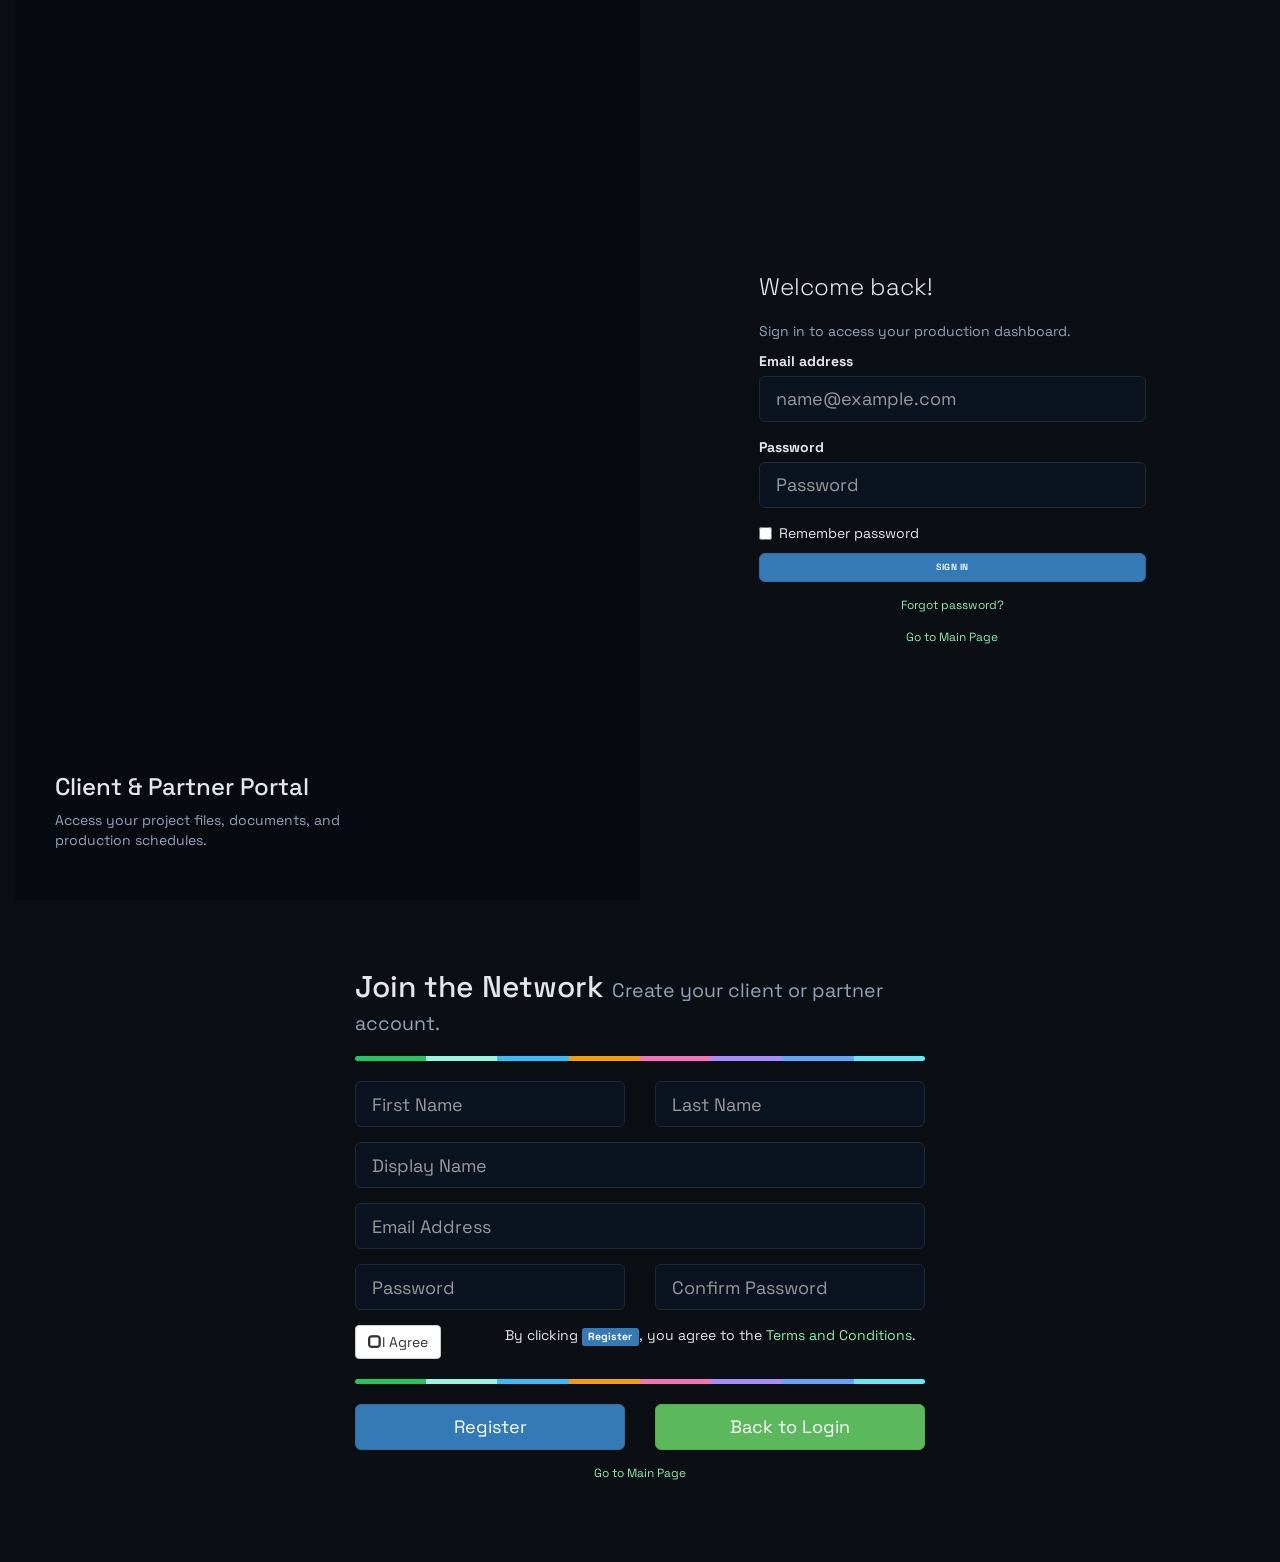
==== login.html @ 3bbcec8f "initial commit" ====
<!DOCTYPE html>
<html lang="en">
<head>
<meta charset="UTF-8">
<meta name="viewport" content="width=device-width, initial-scale=1">
<title>Production Portal</title>
<link rel="preconnect" href="https://fonts.googleapis.com">
<link rel="preconnect" href="https://fonts.gstatic.com" crossorigin>
<link href="https://fonts.googleapis.com/css2?family=Space+Grotesk:wght@400;500;600;700&display=swap" rel="stylesheet">
<link href="https://netdna.bootstrapcdn.com/bootstrap/3.1.0/css/bootstrap.min.css" rel="stylesheet" id="bootstrap-css">
<link href="css/style.css" rel="stylesheet">
</head>
<body>

<div class="container-fluid">
  <div class="row no-gutter">
    <div class="hidden-xs hidden-sm col-md-4 col-lg-6 bg-image">
      <div class="image-caption">
        <h3>Client & Partner Portal</h3>
        <p class="text-muted">Access your project files, documents, and production schedules.</p>
      </div>
    </div>
    <div class="col-md-8 col-lg-6">
      <div class="login" id="login">
        <div class="container">
          <div class="row">
            <div class="col-md-9 col-lg-8 col-md-offset-1 col-lg-offset-2">
              <h3 class="login-heading">Welcome back!</h3>
              <p class="text-muted">Sign in to access your production dashboard.</p>

              <form>
                <div class="form-group">
                  <label for="loginEmail">Email address</label>
                  <input type="email" class="form-control input-lg" id="loginEmail" placeholder="name@example.com" required>
                </div>
                <div class="form-group">
                  <label for="loginPassword">Password</label>
                  <input type="password" class="form-control input-lg" id="loginPassword" placeholder="Password" required>
                </div>

                <div class="checkbox">
                  <label>
                    <input type="checkbox" id="rememberPasswordCheck"> Remember password
                  </label>
                </div>

                <button class="btn btn-lg btn-primary btn-login btn-block" type="submit">Sign in</button>
                <div class="text-center" style="margin-top: 12px;">
                  <a class="small" href="#">Forgot password?</a>
                </div>
                <div class="text-center" style="margin-top: 12px;">
                  <a class="small" href="index.html">Go to Main Page</a>
                </div>
              </form>
            </div>
          </div>
        </div>
      </div>
    </div>
  </div>
</div>

<div class="container register-section" id="register">
  <div class="row">
    <div class="col-xs-12 col-sm-8 col-md-6 col-sm-offset-2 col-md-offset-3">
      <form role="form">
        <h2>Join the Network <small class="text-muted">Create your client or partner account.</small></h2>
        <hr class="colorgraph">
        <div class="row">
          <div class="col-xs-12 col-sm-6 col-md-6">
            <div class="form-group">
              <input type="text" name="first_name" id="first_name" class="form-control input-lg" placeholder="First Name" tabindex="1">
            </div>
          </div>
          <div class="col-xs-12 col-sm-6 col-md-6">
            <div class="form-group">
              <input type="text" name="last_name" id="last_name" class="form-control input-lg" placeholder="Last Name" tabindex="2">
            </div>
          </div>
        </div>
        <div class="form-group">
          <input type="text" name="display_name" id="display_name" class="form-control input-lg" placeholder="Display Name" tabindex="3">
        </div>
        <div class="form-group">
          <input type="email" name="email" id="email" class="form-control input-lg" placeholder="Email Address" tabindex="4">
        </div>
        <div class="row">
          <div class="col-xs-12 col-sm-6 col-md-6">
            <div class="form-group">
              <input type="password" name="password" id="password" class="form-control input-lg" placeholder="Password" tabindex="5">
            </div>
          </div>
          <div class="col-xs-12 col-sm-6 col-md-6">
            <div class="form-group">
              <input type="password" name="password_confirmation" id="password_confirmation" class="form-control input-lg" placeholder="Confirm Password" tabindex="6">
            </div>
          </div>
        </div>
        <div class="row">
          <div class="col-xs-4 col-sm-3 col-md-3">
            <span class="button-checkbox">
              <button type="button" class="btn btn-default" data-color="primary" tabindex="7">I Agree</button>
              <input type="checkbox" name="t_and_c" id="t_and_c" class="hidden" value="1">
            </span>
          </div>
          <div class="col-xs-8 col-sm-9 col-md-9">
            By clicking <strong class="label label-primary">Register</strong>, you agree to the
            <a href="#" data-toggle="modal" data-target="#t_and_c_m">Terms and Conditions</a>.
          </div>
        </div>

        <hr class="colorgraph">
        <div class="row">
          <div class="col-xs-12 col-md-6">
            <input type="submit" value="Register" class="btn btn-primary btn-block btn-lg" tabindex="8">
          </div>
          <div class="col-xs-12 col-md-6">
            <a href="#login" class="btn btn-success btn-block btn-lg">Back to Login</a>
          </div>
        </div>
        <div class="text-center" style="margin-top: 12px;">
          <a class="small" href="index.html">Go to Main Page</a>
        </div>
      </form>
    </div>
  </div>

  <div class="modal fade" id="t_and_c_m" tabindex="-1" role="dialog" aria-labelledby="termsLabel" aria-hidden="true">
    <div class="modal-dialog modal-lg">
      <div class="modal-content">
        <div class="modal-header">
          <button type="button" class="close" data-dismiss="modal" aria-hidden="true">x</button>
          <h4 class="modal-title" id="termsLabel">Terms & Conditions</h4>
        </div>
        <div class="modal-body">
          <p>Use this portal to access sensitive project files and schedules.</p>
          <p>Keep your account details safe and respect NDAs.</p>
          <p>Do not share passwords and always log out after using public devices.</p>
          <p>By registering, you agree to our confidentiality and usage policies.</p>
        </div>
        <div class="modal-footer">
          <button type="button" class="btn btn-primary" data-dismiss="modal">I Agree</button>
        </div>
      </div>
    </div>
  </div>
</div>

<script src="https://code.jquery.com/jquery-1.11.1.min.js"></script>
<script src="https://netdna.bootstrapcdn.com/bootstrap/3.1.0/js/bootstrap.min.js"></script>
<script src="js/script.js"></script>
</body>
</html>
---- css/style.css ----
body {
  font-family: "Space Grotesk", "Segoe UI", sans-serif;
  background: #0b0f14;
  color: #e5e7eb;
}

a {
  color: #86efac;
}

a:hover,
a:focus {
  color: #4ade80;
}

.text-muted {
  color: #94a3b8 !important;
}

.content-header {
  background: #0f172a;
  border-bottom: 1px solid #1f2937;
}

.content-footer {
  border-top: 1px solid #1f2937;
}

.content-card {
  background: #0f172a;
  border: 1px solid #1f2937;
  color: #e5e7eb;
}

.content-card .card-text {
  color: #cbd5f5;
}

.content-badge {
  background: #111827;
  border: 1px solid #1f2937;
  color: #e5e7eb;
}

.no-gutter {
  margin-left: 0;
  margin-right: 0;
}

.no-gutter > [class*="col-"] {
  padding-left: 0;
  padding-right: 0;
}

.login {
  min-height: 100vh;
  display: flex;
  align-items: center;
  padding: 60px 0;
}

.bg-image {
  background-image: url("https://source.unsplash.com/WEQbe2jBg40/900x1200");
  background-size: cover;
  background-position: center;
  min-height: 100vh;
  position: relative;
}

.bg-image:after {
  content: "";
  position: absolute;
  top: 0;
  right: 0;
  bottom: 0;
  left: 0;
  background: rgba(5, 8, 14, 0.6);
}

.bg-image .image-caption {
  position: absolute;
  z-index: 1;
  left: 40px;
  bottom: 40px;
  max-width: 300px;
}

.login-heading {
  font-weight: 300;
  margin-bottom: 20px;
}

.form-control {
  background: #0b1220;
  border-color: #1f2937;
  color: #e5e7eb;
  box-shadow: none;
}

.form-control:focus {
  border-color: #22c55e;
  box-shadow: none;
}

.btn-login {
  font-size: 0.9rem;
  letter-spacing: 0.05rem;
  padding: 0.75rem 1rem;
  text-transform: uppercase;
  font-weight: 600;
}

.register-section {
  padding: 50px 0 80px;
}

.modal-content {
  background: #0b1220;
  color: #e5e7eb;
  border-color: #1f2937;
}

.modal-header,
.modal-footer {
  border-color: #1f2937;
}

.colorgraph {
  height: 5px;
  border-top: 0;
  border-radius: 5px;
  background-image: linear-gradient(to right, #22c55e, #22c55e 12.5%, #99f6e4 12.5%, #99f6e4 25%, #38bdf8 25%, #38bdf8 37.5%, #f59e0b 37.5%, #f59e0b 50%, #f472b6 50%, #f472b6 62.5%, #a78bfa 62.5%, #a78bfa 75%, #60a5fa 75%, #60a5fa 87.5%, #67e8f9 87.5%, #67e8f9);
}
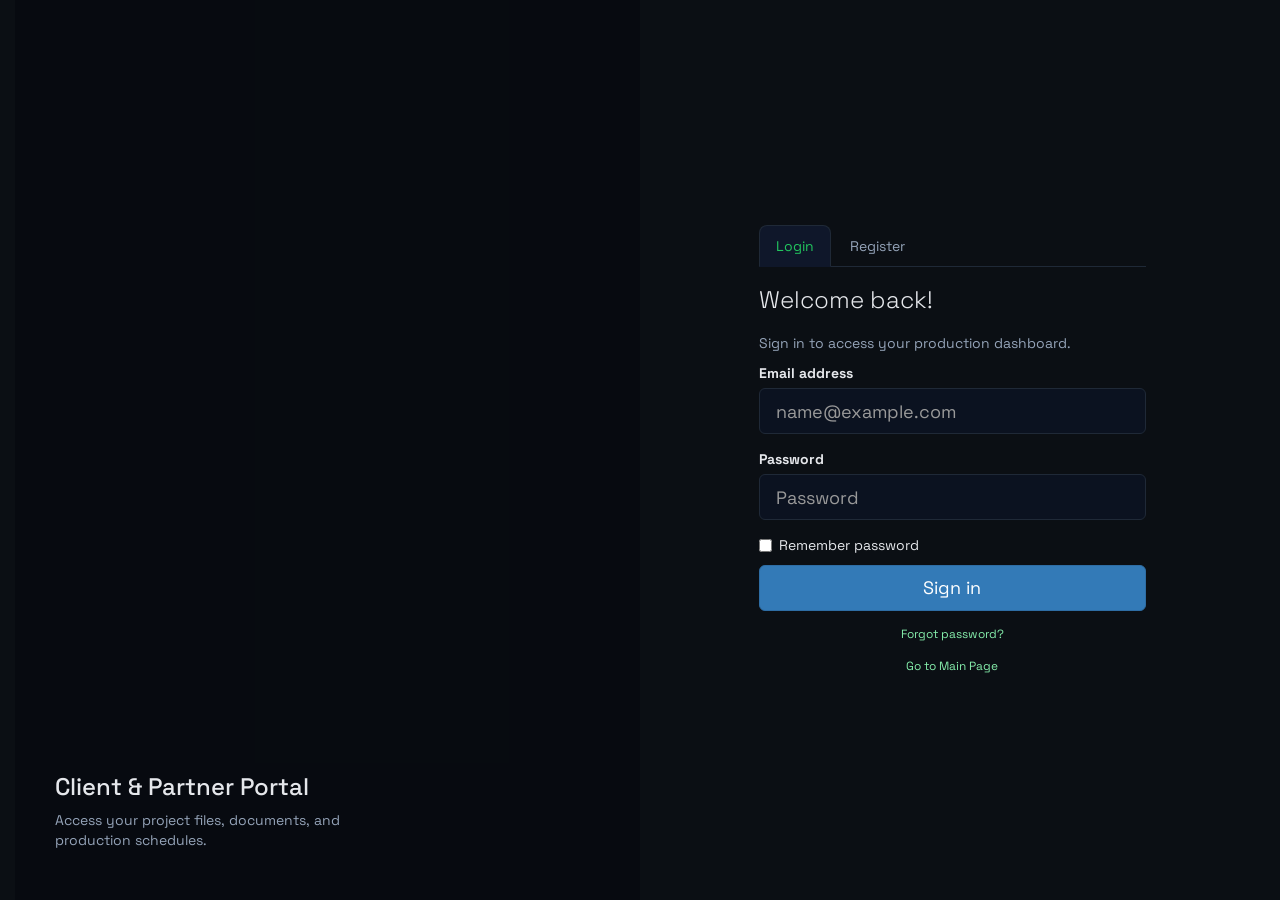
==== commit 4c56e868: "redirect page" ====
--- a/login.html
+++ b/login.html
@@ -12,7 +12,7 @@
 </head>
 <body>
 
-<div class="container-fluid">
+<div class="container-fluid" id="authSplit">
   <div class="row no-gutter">
     <div class="hidden-xs hidden-sm col-md-4 col-lg-6 bg-image">
       <div class="image-caption">
@@ -25,33 +25,95 @@
         <div class="container">
           <div class="row">
             <div class="col-md-9 col-lg-8 col-md-offset-1 col-lg-offset-2">
-              <h3 class="login-heading">Welcome back!</h3>
-              <p class="text-muted">Sign in to access your production dashboard.</p>
+              <ul class="nav nav-tabs auth-tabs">
+                <li class="active"><a href="#login" data-auth-tab="login">Login</a></li>
+                <li><a href="#register" data-auth-tab="register">Register</a></li>
+              </ul>
+              <div id="loginPane" class="auth-pane">
+                <h3 class="login-heading">Welcome back!</h3>
+                <p class="text-muted">Sign in to access your production dashboard.</p>
 
-              <form>
-                <div class="form-group">
-                  <label for="loginEmail">Email address</label>
-                  <input type="email" class="form-control input-lg" id="loginEmail" placeholder="name@example.com" required>
-                </div>
-                <div class="form-group">
-                  <label for="loginPassword">Password</label>
-                  <input type="password" class="form-control input-lg" id="loginPassword" placeholder="Password" required>
-                </div>
+                <form id="loginForm" action="index.html?auth=1">
+                  <div class="form-group">
+                    <label for="loginEmail">Email address</label>
+                    <input type="email" class="form-control input-lg" id="loginEmail" placeholder="name@example.com" required>
+                  </div>
+                  <div class="form-group">
+                    <label for="loginPassword">Password</label>
+                    <input type="password" class="form-control input-lg" id="loginPassword" placeholder="Password" required>
+                  </div>
 
-                <div class="checkbox">
-                  <label>
-                    <input type="checkbox" id="rememberPasswordCheck"> Remember password
-                  </label>
-                </div>
+                  <div class="checkbox">
+                    <label>
+                      <input type="checkbox" id="rememberPasswordCheck"> Remember password
+                    </label>
+                  </div>
 
-                <button class="btn btn-lg btn-primary btn-login btn-block" type="submit">Sign in</button>
-                <div class="text-center" style="margin-top: 12px;">
-                  <a class="small" href="#">Forgot password?</a>
-                </div>
-                <div class="text-center" style="margin-top: 12px;">
-                  <a class="small" href="index.html">Go to Main Page</a>
-                </div>
-              </form>
+                  <button class="btn btn-primary btn-block btn-lg auth-action-btn" type="submit">Sign in</button>
+                  <div class="text-center" style="margin-top: 12px;">
+                    <a class="small" href="#">Forgot password?</a>
+                  </div>
+                  <div class="text-center" style="margin-top: 12px;">
+                    <a class="small" href="index.html?auth=1">Go to Main Page</a>
+                  </div>
+                </form>
+              </div>
+
+              <div id="registerPane" class="auth-pane" style="display: none;">
+                <h3 class="login-heading">Join the Network</h3>
+                <p class="text-muted">Create your client or partner account.</p>
+                <form id="registerForm" role="form" action="login.html#login">
+                  <hr class="colorgraph">
+                  <div class="row">
+                    <div class="col-xs-12 col-sm-6 col-md-6">
+                      <div class="form-group">
+                        <input type="text" name="first_name" id="first_name" class="form-control input-lg" placeholder="First Name" tabindex="1">
+                      </div>
+                    </div>
+                    <div class="col-xs-12 col-sm-6 col-md-6">
+                      <div class="form-group">
+                        <input type="text" name="last_name" id="last_name" class="form-control input-lg" placeholder="Last Name" tabindex="2">
+                      </div>
+                    </div>
+                  </div>
+                  <div class="form-group">
+                    <input type="text" name="display_name" id="display_name" class="form-control input-lg" placeholder="Display Name" tabindex="3">
+                  </div>
+                  <div class="form-group">
+                    <input type="email" name="email" id="email" class="form-control input-lg" placeholder="Email Address" tabindex="4">
+                  </div>
+                  <div class="row">
+                    <div class="col-xs-12 col-sm-6 col-md-6">
+                      <div class="form-group">
+                        <input type="password" name="password" id="password" class="form-control input-lg" placeholder="Password" tabindex="5">
+                      </div>
+                    </div>
+                    <div class="col-xs-12 col-sm-6 col-md-6">
+                      <div class="form-group">
+                        <input type="password" name="password_confirmation" id="password_confirmation" class="form-control input-lg" placeholder="Confirm Password" tabindex="6">
+                      </div>
+                    </div>
+                  </div>
+                  <div class="row terms-row">
+                    <div class="col-xs-12">
+                      <label for="t_and_c" class="terms-check">
+                        <input type="checkbox" name="t_and_c" id="t_and_c" value="1" tabindex="7">
+                        I agree to the <a href="#" data-toggle="modal" data-target="#t_and_c_m">Terms and Conditions</a>.
+                      </label>
+                    </div>
+                  </div>
+
+                  <hr class="colorgraph">
+                  <div class="row">
+                    <div class="col-xs-12">
+                      <input type="submit" value="Register" class="btn btn-primary btn-block btn-lg auth-action-btn" tabindex="8">
+                    </div>
+                  </div>
+                  <div class="text-center" style="margin-top: 12px;">
+                    <a class="small" href="index.html?auth=1">Go to Main Page</a>
+                  </div>
+                </form>
+              </div>
             </div>
           </div>
         </div>
@@ -60,87 +122,21 @@
   </div>
 </div>
 
-<div class="container register-section" id="register">
-  <div class="row">
-    <div class="col-xs-12 col-sm-8 col-md-6 col-sm-offset-2 col-md-offset-3">
-      <form role="form">
-        <h2>Join the Network <small class="text-muted">Create your client or partner account.</small></h2>
-        <hr class="colorgraph">
-        <div class="row">
-          <div class="col-xs-12 col-sm-6 col-md-6">
-            <div class="form-group">
-              <input type="text" name="first_name" id="first_name" class="form-control input-lg" placeholder="First Name" tabindex="1">
-            </div>
-          </div>
-          <div class="col-xs-12 col-sm-6 col-md-6">
-            <div class="form-group">
-              <input type="text" name="last_name" id="last_name" class="form-control input-lg" placeholder="Last Name" tabindex="2">
-            </div>
-          </div>
-        </div>
-        <div class="form-group">
-          <input type="text" name="display_name" id="display_name" class="form-control input-lg" placeholder="Display Name" tabindex="3">
-        </div>
-        <div class="form-group">
-          <input type="email" name="email" id="email" class="form-control input-lg" placeholder="Email Address" tabindex="4">
-        </div>
-        <div class="row">
-          <div class="col-xs-12 col-sm-6 col-md-6">
-            <div class="form-group">
-              <input type="password" name="password" id="password" class="form-control input-lg" placeholder="Password" tabindex="5">
-            </div>
-          </div>
-          <div class="col-xs-12 col-sm-6 col-md-6">
-            <div class="form-group">
-              <input type="password" name="password_confirmation" id="password_confirmation" class="form-control input-lg" placeholder="Confirm Password" tabindex="6">
-            </div>
-          </div>
-        </div>
-        <div class="row">
-          <div class="col-xs-4 col-sm-3 col-md-3">
-            <span class="button-checkbox">
-              <button type="button" class="btn btn-default" data-color="primary" tabindex="7">I Agree</button>
-              <input type="checkbox" name="t_and_c" id="t_and_c" class="hidden" value="1">
-            </span>
-          </div>
-          <div class="col-xs-8 col-sm-9 col-md-9">
-            By clicking <strong class="label label-primary">Register</strong>, you agree to the
-            <a href="#" data-toggle="modal" data-target="#t_and_c_m">Terms and Conditions</a>.
-          </div>
-        </div>
-
-        <hr class="colorgraph">
-        <div class="row">
-          <div class="col-xs-12 col-md-6">
-            <input type="submit" value="Register" class="btn btn-primary btn-block btn-lg" tabindex="8">
-          </div>
-          <div class="col-xs-12 col-md-6">
-            <a href="#login" class="btn btn-success btn-block btn-lg">Back to Login</a>
-          </div>
-        </div>
-        <div class="text-center" style="margin-top: 12px;">
-          <a class="small" href="index.html">Go to Main Page</a>
-        </div>
-      </form>
-    </div>
-  </div>
-
-  <div class="modal fade" id="t_and_c_m" tabindex="-1" role="dialog" aria-labelledby="termsLabel" aria-hidden="true">
-    <div class="modal-dialog modal-lg">
-      <div class="modal-content">
-        <div class="modal-header">
-          <button type="button" class="close" data-dismiss="modal" aria-hidden="true">x</button>
-          <h4 class="modal-title" id="termsLabel">Terms & Conditions</h4>
-        </div>
-        <div class="modal-body">
-          <p>Use this portal to access sensitive project files and schedules.</p>
-          <p>Keep your account details safe and respect NDAs.</p>
-          <p>Do not share passwords and always log out after using public devices.</p>
-          <p>By registering, you agree to our confidentiality and usage policies.</p>
-        </div>
-        <div class="modal-footer">
-          <button type="button" class="btn btn-primary" data-dismiss="modal">I Agree</button>
-        </div>
+<div class="modal fade" id="t_and_c_m" tabindex="-1" role="dialog" aria-labelledby="termsLabel" aria-hidden="true">
+  <div class="modal-dialog modal-lg">
+    <div class="modal-content">
+      <div class="modal-header">
+        <button type="button" class="close" data-dismiss="modal" aria-hidden="true">x</button>
+        <h4 class="modal-title" id="termsLabel">Terms & Conditions</h4>
+      </div>
+      <div class="modal-body">
+        <p>Use this portal to access sensitive project files and schedules.</p>
+        <p>Keep your account details safe and respect NDAs.</p>
+        <p>Do not share passwords and always log out after using public devices.</p>
+        <p>By registering, you agree to our confidentiality and usage policies.</p>
+      </div>
+      <div class="modal-footer">
+        <button type="button" class="btn btn-primary" data-dismiss="modal">I Agree</button>
       </div>
     </div>
   </div>
--- a/css/style.css
+++ b/css/style.css
@@ -114,6 +114,52 @@
   padding: 50px 0 80px;
 }
 
+.auth-tabs {
+  margin-bottom: 20px;
+  border-bottom: 1px solid #1f2937;
+}
+
+.auth-tabs > li > a {
+  color: #94a3b8;
+  background: transparent;
+  border: 1px solid transparent;
+  border-radius: 8px 8px 0 0;
+  padding: 10px 16px;
+}
+
+.auth-tabs > li > a:hover,
+.auth-tabs > li > a:focus {
+  color: #e5e7eb;
+  background: #0f172a;
+  border-color: #1f2937 #1f2937 transparent;
+}
+
+.auth-tabs > li.active > a,
+.auth-tabs > li.active > a:hover,
+.auth-tabs > li.active > a:focus {
+  color: #22c55e;
+  background: #0f172a;
+  border-color: #1f2937 #1f2937 transparent;
+}
+
+.terms-row {
+  margin-top: 4px;
+  margin-bottom: 4px;
+}
+
+.terms-check {
+  display: flex;
+  align-items: center;
+  gap: 10px;
+  margin: 0;
+  color: #cbd5e1;
+  font-weight: 500;
+}
+
+.terms-check input[type="checkbox"] {
+  margin: 0;
+}
+
 .modal-content {
   background: #0b1220;
   color: #e5e7eb;
@@ -126,8 +172,5 @@
 }
 
 .colorgraph {
-  height: 5px;
-  border-top: 0;
-  border-radius: 5px;
-  background-image: linear-gradient(to right, #22c55e, #22c55e 12.5%, #99f6e4 12.5%, #99f6e4 25%, #38bdf8 25%, #38bdf8 37.5%, #f59e0b 37.5%, #f59e0b 50%, #f472b6 50%, #f472b6 62.5%, #a78bfa 62.5%, #a78bfa 75%, #60a5fa 75%, #60a5fa 87.5%, #67e8f9 87.5%, #67e8f9);
+  display: none;
 }
